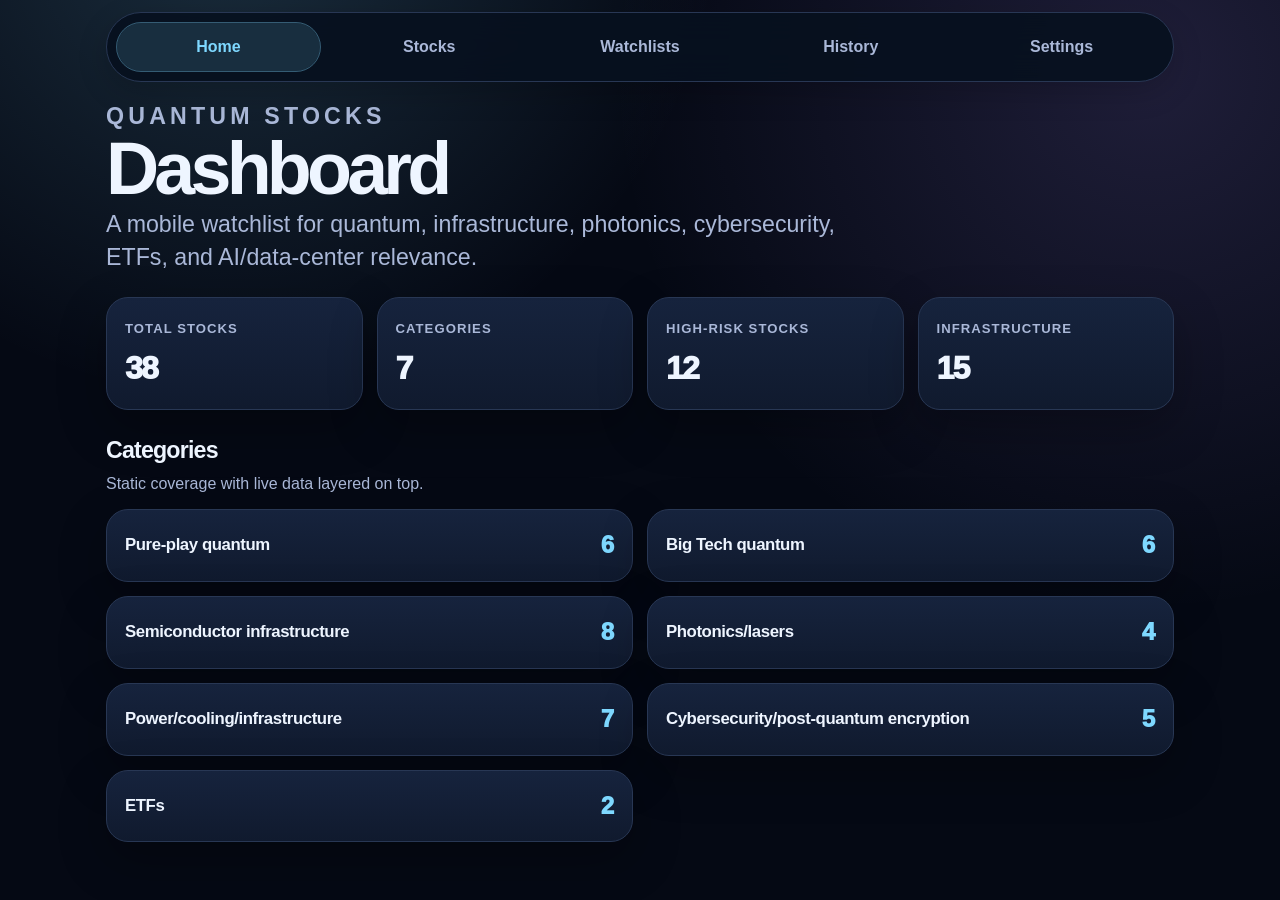
==== index.html @ ad4c63e0 "Merge pull request #2 from benhayek12-design/codex/refactor-app-files Refactor dashboard into app fi" ====
<!DOCTYPE html>
<html lang="en">
<head>
  <meta charset="UTF-8" />
  <meta name="viewport" content="width=device-width, initial-scale=1, viewport-fit=cover" />
  <meta name="theme-color" content="#07111f" />
  <meta name="apple-mobile-web-app-capable" content="yes" />
  <meta name="apple-mobile-web-app-status-bar-style" content="black-translucent" />
  <meta name="apple-mobile-web-app-title" content="Quantum Stocks" />
  <title>Quantum Stock Dashboard</title>

  <link rel="stylesheet" href="assets/css/styles.css" />
</head>

<body>
  <div class="app">
    <nav class="top-tabs" aria-label="Dashboard tabs">
      <button class="tab-button active" type="button" data-tab="home">Home</button>
      <button class="tab-button" type="button" data-tab="stocks">Stocks</button>
      <button class="tab-button" type="button" data-tab="watchlists">Watchlists</button>
      <button class="tab-button" type="button" data-tab="history">History</button>
      <button class="tab-button" type="button" data-tab="settings">Settings</button>
    </nav>

    <header class="hero">
      <div>
        <p class="eyebrow">Quantum Stocks</p>
        <h1>Dashboard</h1>
        <p>A mobile watchlist for quantum, infrastructure, photonics, cybersecurity, ETFs, and AI/data-center relevance.</p>
      </div>
    </header>

    <main>
      <div class="error-box" id="startupError"></div>

      <section class="tab-panel active" data-panel="home">
        <div class="grid summary-grid" id="summaryCards"></div>
        <div class="section-title section-title-spaced">
          <div><h2>Categories</h2><p>Static coverage with live data layered on top.</p></div>
        </div>
        <div class="grid category-grid" id="categoryCards"></div>
      </section>

      <section class="tab-panel" data-panel="stocks">
        <div class="section-title">
          <div><h2>Stocks</h2><p>Search, filter, and edit your notes.</p></div>
        </div>
        <div class="controls">
          <div class="field"><label for="searchInput">Search</label><input id="searchInput" type="search" placeholder="Ticker, company, thesis..." autocomplete="off" /></div>
          <div class="field"><label for="categoryFilter">Category</label><select id="categoryFilter"></select></div>
          <div class="field"><label for="riskFilter">Risk</label><select id="riskFilter"></select></div>
          <button class="button secondary" id="resetFilters" type="button">Reset</button>
        </div>

        <details class="label-guide">
          <summary>Label guide · risk, valuation, metrics</summary>
          <div class="guide-grid">
            <div><h4>Risk</h4><p>Low = diversified and established. Moderate = real business with cycle or valuation risk. High / Very High = more execution, cash-burn, volatility, or early-stage risk.</p></div>
            <div><h4>Valuation</h4><p>Reasonable = easier to justify from current business quality. Overvalued = priced for a lot of optimism. Speculative = future-potential driven.</p></div>
            <div><h4>AI / Data Center Relevance</h4><p>Shows whether the company may benefit from AI, cloud, chips, power, cooling, or data-center demand while quantum matures.</p></div>
            <div><h4>Pro Metrics</h4><p>6M average, 6M return, price vs averages, volatility, drawdown, and relative strength vs QQQ. Market cap, volume, P/S, and revenue growth come from fundamentals.</p></div>
          </div>
        </details>

        <div class="stock-list" id="stockList"></div>
        <div class="empty" id="emptyState">No stocks match your filters. Tap Reset above.</div>
      </section>

      <section class="tab-panel" data-panel="watchlists">
        <div class="section-title">
          <div><h2>Watchlists</h2><p>Curated groups. Tap a ticker to jump to its stock card.</p></div>
        </div>
        <div class="watch-actions watch-actions-two">
          <button class="button" id="addWatchlist" type="button">Add Watchlist</button>
          <button class="button secondary" id="resetWatchlists" type="button">Reset Lists</button>
        </div>
        <div class="watchlist-grid" id="watchlistGrid"></div>
      </section>


      <section class="tab-panel" data-panel="history">
        <div class="section-title">
          <div><h2>History</h2><p>Snapshot insights, stock drilldowns, and recent refresh activity.</p></div>
        </div>

        <div class="history-grid">
          <div class="card">
            <h3>Latest Snapshot</h3>
            <p class="meta">Saved data from Cloudflare KV. Use Refresh Now in Settings to update.</p>
            <div class="status-grid">
              <div class="status-line"><span>Date</span><span id="historySnapshotDate">No snapshot</span></div>
              <div class="status-line"><span>Symbols saved</span><span id="historySymbolCount">—</span></div>
              <div class="status-line"><span>Last saved</span><span id="historySavedAt">Never</span></div>
            </div>
            <div class="history-actions">
              <button class="button" id="loadHistory" type="button">Load History</button>
              <button class="button secondary" id="loadRefreshLog" type="button">Refresh Log</button>
            </div>
          </div>

          <div class="card">
            <h3>Snapshot Insights</h3>
            <p class="meta">Top and weakest readings from the latest saved snapshot.</p>
            <div class="insight-grid" id="historyInsights"></div>
          </div>

          <div class="card history-wide">
            <h3>Snapshot Coverage</h3>
            <p class="meta">Shows all dashboard stocks. Blue = saved in the latest snapshot. Red = missing from the latest snapshot.</p>
            <div class="status-grid">
              <div class="status-line"><span>Saved today</span><span id="historyCoverageCount">—</span></div>
              <div class="status-line"><span>Missing</span><span id="historyMissingCount">—</span></div>
            </div>
            <div class="history-coverage-list" id="historySymbolCoverage"></div>
            <p class="coverage-note" id="historyCoverageNote">Load history to see snapshot coverage.</p>
          </div>

          <div class="card history-wide">
            <div class="section-title section-title-flush">
              <div><h3>Stock Drilldown</h3><p>Select one stock to inspect its saved history.</p></div>
            </div>
            <div class="field field-spaced"><label for="historyTickerSelect">Stock</label><select id="historyTickerSelect"></select></div>
            <div class="insight-grid" id="selectedHistorySummary"></div>
            <div class="history-scroll history-scroll-spaced">
              <table class="history-table">
                <thead><tr><th>Date</th><th>Price</th><th>6M</th><th>Rel QQQ</th><th>P/S</th><th>Revenue</th></tr></thead>
                <tbody id="selectedHistoryRows"><tr><td colspan="6">Load history to view stock snapshots.</td></tr></tbody>
              </table>
            </div>
          </div>

          <details class="history-details history-wide">
            <summary>Recent Refresh Activity</summary>
            <div class="details-body">
              <p class="meta">Technical log from the Worker. Useful for confirming whether data came from cache or APIs.</p>
              <div class="refresh-log-list" id="refreshLogList"><div class="meta">Tap Refresh Log to load activity.</div></div>
            </div>
          </details>
        </div>
      </section>

      <section class="tab-panel" data-panel="settings">
        <div class="section-title">
          <div><h2>Settings</h2><p>Display, saved data, and live updates.</p></div>
        </div>
        <div class="settings-grid">
          <div class="card">
            <h3>Display</h3>
            <div class="setting-row"><div><strong>Dark mode</strong><p class="meta">Default view.</p></div><input class="switch" id="darkToggle" type="checkbox" checked /></div>
            <div class="setting-row"><div><strong>Compact cards</strong><p class="meta">Tighter layout.</p></div><input class="switch" id="compactToggle" type="checkbox" /></div>
          </div>
          <div class="card">
            <h3>Data</h3>
            <p class="meta">Exports open cleanly in Excel, Sheets, or Numbers.</p>
            <div class="settings-actions">
              <button class="button" id="exportStocksCsv" type="button">Export Stocks CSV</button>
              <button class="button" id="exportWatchlistsCsv" type="button">Export Watchlists CSV</button>
              <button class="button secondary" id="importCsvButton" type="button">Import Stock CSV</button>
              <button class="button danger" id="resetData" type="button">Reset local changes</button>
              <input class="file-input" id="importCsv" type="file" accept=".csv,text/csv" />
            </div>
            <p class="meta">Manual edits, pro metrics, fundamentals, and watchlists save on this device unless you use Private Sync.</p>
          </div>
          <div class="card">
            <h3>Private Sync</h3>
            <p class="meta">Manual cloud sync for watchlists and stock notes. Requires the Worker secret USER_SYNC_TOKEN.</p>
            <div class="field"><label for="syncTokenInput">Sync token</label><input id="syncTokenInput" type="password" autocomplete="off" placeholder="Private token" /></div>
            <div class="settings-actions">
              <button class="button secondary" id="saveSyncToken" type="button">Save Sync Token</button>
              <button class="button" id="loadCloudData" type="button">Load from Cloud</button>
              <button class="button secondary" id="saveCloudData" type="button">Save to Cloud</button>
            </div>
            <div class="status-grid">
              <div class="status-line"><span>Sync status</span><span id="syncStatus">Not configured</span></div>
              <div class="status-line"><span>Last cloud sync</span><span id="lastCloudSync">Never</span></div>
            </div>
          </div>
          <div class="card">
            <h3>Live Data</h3>
            <div class="field"><label for="workerUrlInput">Cloudflare Worker URL</label><input id="workerUrlInput" type="url" placeholder="https://...workers.dev" /></div>
            <div class="setting-row"><div><strong>Auto-refresh</strong><p class="meta">Every 15 minutes when open.</p></div><input class="switch" id="autoRefreshToggle" type="checkbox" /></div>
            <div class="settings-actions">
              <button class="button" id="refreshNow" type="button">Refresh Now</button>
              <button class="button secondary" id="forcePriceRefresh" type="button">Force Price Refresh</button>
              <button class="button secondary" id="saveWorkerUrl" type="button">Save Worker URL</button>
              <button class="button secondary" id="clearLiveCache" type="button">Clear Live Cache</button>
            </div>
            <div class="status-grid">
              <div class="status-line"><span>Status</span><span id="liveStatus">Not connected</span></div>
              <div class="status-line"><span>Last dashboard refresh</span><span id="lastDashboardRefresh">Never</span></div>
              <div class="status-line"><span>Last quote refresh</span><span id="lastQuoteRefresh">Never</span></div>
              <div class="status-line"><span>Quote cache age</span><span id="quoteCacheAge">—</span></div>
              <div class="status-line"><span>Next quote refresh</span><span id="nextQuoteRefresh">—</span></div>
              <div class="status-line"><span>Last performance refresh</span><span id="lastPerformanceRefresh">Never</span></div>
              <div class="status-line"><span>Last fundamentals refresh</span><span id="lastFundamentalsRefresh">Never</span></div>
              <div class="status-line"><span>Quotes coverage</span><span id="quotesCoverage">Not loaded</span></div>
              <div class="status-line status-line-wide"><span>Missing quotes</span><span id="quotesMissing">Not loaded</span></div>
              <div class="status-line"><span>Performance coverage</span><span id="performanceCoverage">Not loaded</span></div>
              <div class="status-line status-line-wide"><span>Missing performance</span><span id="performanceMissing">Not loaded</span></div>
              <div class="status-line"><span>Fundamentals coverage</span><span id="fundamentalsCoverage">Not loaded</span></div>
              <div class="status-line status-line-wide"><span>Missing fundamentals</span><span id="fundamentalsMissing">Not loaded</span></div>
              <div class="status-line"><span>Cache used</span><span id="cacheStatus">—</span></div>
              <div class="status-line"><span>Saved snapshot</span><span id="snapshotStatus">—</span></div>
            </div>
            <p class="meta">Missing coverage can come from API limits, provider gaps, or symbols that have not been cached yet.</p>
          </div>
        </div>
      </section>
    </main>
  </div>

  <div class="modal" id="editModal" aria-hidden="true" role="dialog" aria-modal="true">
    <div class="modal-card">
      <div class="modal-header"><div><p class="eyebrow">Edit stock</p><h2 id="editTitle">Edit</h2><p class="meta" id="editSubtitle"></p></div><button class="close-button" type="button" id="closeModal">×</button></div>
      <form id="editForm">
        <div class="form-section"><h3>Core Data</h3><div class="form-grid" id="coreEditFields"></div></div>
        <div class="form-section"><h3>Pro Metrics</h3><p class="meta">Use percentages like +12%, prices like $100.50, or notes.</p><div class="form-grid" id="proEditFields"></div></div>
        <div class="form-section"><h3>Watchlists</h3><p class="meta">Choose where this stock appears.</p><div class="checkbox-grid" id="watchlistCheckboxes"></div></div>
        <div class="form-actions"><button class="button secondary" id="cancelEdit" type="button">Cancel</button><button class="button" type="submit">Save</button></div>
      </form>
    </div>
  </div>

  <div class="modal" id="watchlistModal" aria-hidden="true" role="dialog" aria-modal="true">
    <div class="modal-card">
      <div class="modal-header"><div><p class="eyebrow">Edit watchlist</p><h2 id="watchlistTitle">Watchlist</h2><p class="meta">Rename the list, update tickers, or add a short note.</p></div><button class="close-button" type="button" id="closeWatchlistModal">×</button></div>
      <form id="watchlistForm">
        <div class="form-section"><h3>Watchlist Details</h3><div class="form-grid">
          <div class="field"><label for="watchlistNameInput">List Name</label><input id="watchlistNameInput" name="watchlistName" type="text" /></div>
          <div class="field"><label for="watchlistTickersInput">Tickers</label><textarea id="watchlistTickersInput" name="watchlistTickers" placeholder="IONQ, NVDA, IBM"></textarea></div>
          <div class="field"><label for="watchlistNoteInput">Short Note</label><textarea id="watchlistNoteInput" name="watchlistNote" placeholder="Why this list matters..."></textarea></div>
        </div></div>
        <div class="form-actions"><button class="button danger" id="deleteWatchlist" type="button">Delete</button><button class="button secondary" id="cancelWatchlistEdit" type="button">Cancel</button><button class="button" type="submit">Save</button></div>
      </form>
    </div>
  </div>

  <script src="assets/js/data/stocks.js" defer></script>
  <script src="assets/js/app.js" defer></script>
</body>
</html>
---- assets/css/styles.css ----
/* =========================================================
   Quantum Stock Dashboard
   1. Theme variables
   2. Base reset
   3. Layout
   4. Components
   5. Forms / settings
   6. Modals
   7. Responsive rules
   ========================================================= */

:root {
  color-scheme: dark;
  --bg: #050914;
  --panel: #101a2e;
  --panel-2: #142039;
  --panel-top: #16233d;
  --glass: rgba(7, 17, 31, 0.92);
  --border: #283754;
  --text: #eef5ff;
  --muted: #aab8d8;
  --muted-2: #7f8dac;
  --accent: #7ed8ff;
  --accent-2: #a78bfa;
  --good: #63e6be;
  --warn: #ffd166;
  --bad: #ff8a8a;
  --shadow: 0 18px 48px rgba(0, 0, 0, 0.28);
  --radius: 22px;
  --tap: 48px;
  --font: -apple-system, BlinkMacSystemFont, "SF Pro Display", "Segoe UI", sans-serif;
}

body.light {
  color-scheme: light;
  --bg: #f5f7fb;
  --panel: #ffffff;
  --panel-2: #f6f8fc;
  --panel-top: #ffffff;
  --glass: rgba(255, 255, 255, 0.94);
  --border: #dce4ef;
  --text: #111827;
  --muted: #5f6b7f;
  --muted-2: #7b8798;
  --accent: #0369a1;
  --accent-2: #6d28d9;
  --shadow: 0 18px 44px rgba(15, 23, 42, 0.12);
}

* { box-sizing: border-box; }
html { scroll-behavior: smooth; }
body {
  margin: 0;
  min-height: 100vh;
  background:
    radial-gradient(circle at 18% -10%, rgba(126, 216, 255, 0.18), transparent 34%),
    radial-gradient(circle at 90% 8%, rgba(167, 139, 250, 0.16), transparent 38%),
    var(--bg);
  color: var(--text);
  font-family: var(--font);
  -webkit-font-smoothing: antialiased;
  line-height: 1.45;
}

button, input, select, textarea { font: inherit; }
button, a, input, select, textarea { -webkit-tap-highlight-color: transparent; }
a { color: inherit; }
h1, h2, h3, p { margin-top: 0; }

.app {
  width: min(1120px, 100%);
  margin: 0 auto;
  padding: calc(env(safe-area-inset-top) + 12px) 16px calc(env(safe-area-inset-bottom) + 28px);
}

.top-tabs {
  position: static;
  display: grid;
  grid-template-columns: repeat(5, 1fr);
  gap: 8px;
  padding: 10px;
  margin: 0 0 18px;
  border: 1px solid var(--border);
  border-radius: 999px;
  background: var(--glass);
  backdrop-filter: blur(16px);
  box-shadow: 0 10px 30px rgba(0,0,0,0.18);
}

.tab-button {
  min-height: var(--tap);
  border: 0;
  border-radius: 999px;
  background: transparent;
  color: var(--muted);
  font-weight: 850;
  cursor: pointer;
}

.tab-button.active {
  background: rgba(126, 216, 255, 0.14);
  color: var(--accent);
  outline: 1px solid rgba(126, 216, 255, 0.38);
}

.hero { display: grid; gap: 14px; margin-bottom: 22px; }
.eyebrow {
  color: var(--accent);
  font-size: 0.78rem;
  font-weight: 900;
  text-transform: uppercase;
  letter-spacing: 0.18em;
  margin: 0;
}
h1 {
  margin-bottom: 4px;
  font-size: clamp(2.25rem, 12vw, 4.6rem);
  line-height: 0.95;
  letter-spacing: -0.065em;
}
.hero p { max-width: 760px; margin-bottom: 0; color: var(--muted); font-size: clamp(1.05rem, 5vw, 1.45rem); }

.tab-panel { display: none; }
.tab-panel.active { display: block; }
.section-title { display: flex; justify-content: space-between; align-items: end; gap: 12px; margin: 10px 0 14px; }
.section-title h2 { margin: 0; font-size: 1.45rem; letter-spacing: -0.035em; }
.section-title p { margin: 4px 0 0; color: var(--muted); }
.section-title-spaced { margin-top: 24px; }
.section-title-flush { margin-top: 0; }

.grid { display: grid; gap: 14px; }
.summary-grid { grid-template-columns: repeat(2, 1fr); }
.category-grid { grid-template-columns: 1fr; }
.stock-list, .watchlist-grid, .settings-grid { display: grid; gap: 14px; }

.card, .stock-card, .watch-card {
  border: 1px solid var(--border);
  border-radius: var(--radius);
  background: linear-gradient(180deg, var(--panel-top), var(--panel));
  box-shadow: var(--shadow);
  padding: 18px;
}

.metric-card .label { color: var(--muted); font-size: 0.82rem; font-weight: 850; text-transform: uppercase; letter-spacing: 0.08em; }
.metric-card .number { display: block; margin-top: 6px; font-size: 2rem; font-weight: 950; letter-spacing: -0.06em; }
.category-card { display: grid; gap: 8px; }
.category-row { display: flex; align-items: center; justify-content: space-between; gap: 12px; }
.category-name { font-size: 1.05rem; font-weight: 900; letter-spacing: -0.025em; }
.category-count { color: var(--accent); font-size: 1.5rem; font-weight: 950; }

.controls {
  position: static;
  display: grid;
  gap: 10px;
  padding: 12px;
  margin-bottom: 14px;
  border: 1px solid var(--border);
  border-radius: var(--radius);
  background: var(--glass);
  backdrop-filter: blur(16px);
}

.field { display: grid; gap: 7px; }
.field-spaced { margin-bottom: 12px; }
label { color: var(--muted); font-size: 0.83rem; font-weight: 850; }
input, select, textarea {
  width: 100%;
  min-height: var(--tap);
  border: 1px solid var(--border);
  border-radius: 16px;
  background: var(--panel);
  color: var(--text);
  padding: 11px 13px;
  outline: none;
}
textarea { min-height: 96px; resize: vertical; }
input:focus, select:focus, textarea:focus { border-color: rgba(126, 216, 255, 0.75); box-shadow: 0 0 0 3px rgba(126, 216, 255, 0.12); }

.label-guide {
  margin: 0 0 14px;
  border: 1px solid var(--border);
  border-radius: var(--radius);
  background: rgba(170,184,216,0.06);
  overflow: hidden;
}
.label-guide summary { min-height: 46px; display: flex; align-items: center; padding: 0 14px; color: var(--accent); font-weight: 900; cursor: pointer; }
.guide-grid { display: grid; gap: 10px; padding: 0 14px 14px; }
.guide-grid h4 { margin: 0 0 4px; color: var(--text); }
.guide-grid p { margin: 0; color: var(--muted); font-size: 0.92rem; }

.stock-card { background: linear-gradient(180deg, var(--panel-2), var(--panel)); }
.stock-header { display: flex; align-items: flex-start; justify-content: space-between; gap: 14px; margin-bottom: 14px; }
.ticker { color: var(--accent); font-size: 1.9rem; line-height: 1; font-weight: 950; letter-spacing: -0.055em; }
.company { margin: 7px 0 0; font-size: 1.08rem; font-weight: 850; letter-spacing: -0.03em; }
.meta { margin: 4px 0 0; color: var(--muted); font-size: 0.92rem; }
.tags { display: flex; flex-wrap: wrap; gap: 7px; justify-content: flex-end; }
.tag {
  display: inline-flex; align-items: center; min-height: 30px; padding: 0 10px; border-radius: 999px;
  border: 1px solid rgba(170,184,216,0.25); background: rgba(170,184,216,0.10); color: var(--muted);
  font-size: 0.78rem; font-weight: 900; white-space: nowrap;
}
.risk-low { color: var(--good); border-color: rgba(99,230,190,0.35); background: rgba(99,230,190,0.10); }
.risk-moderate { color: #93c5fd; border-color: rgba(147,197,253,0.35); background: rgba(147,197,253,0.10); }
.risk-high { color: var(--warn); border-color: rgba(255,209,102,0.38); background: rgba(255,209,102,0.12); }
.risk-very-high { color: var(--bad); border-color: rgba(255,138,138,0.42); background: rgba(255,138,138,0.12); }
.val-undervalued { color: var(--good); border-color: rgba(99,230,190,0.35); background: rgba(99,230,190,0.10); }
.val-reasonable { color: #93c5fd; border-color: rgba(147,197,253,0.35); background: rgba(147,197,253,0.10); }
.val-overvalued { color: var(--warn); border-color: rgba(255,209,102,0.38); background: rgba(255,209,102,0.12); }
.val-speculative { color: var(--bad); border-color: rgba(255,138,138,0.42); background: rgba(255,138,138,0.12); }

.quote-timestamp { margin-top: 10px; color: var(--muted-2); font-size: 0.78rem; font-weight: 800; }
.quote-timestamp strong { color: var(--accent); }
.text-block { display: grid; gap: 5px; margin: 13px 0; }
.small-label { color: var(--accent); font-size: 0.77rem; font-weight: 900; text-transform: uppercase; letter-spacing: 0.08em; }
.text-block p { margin: 0; color: var(--muted); }
.manual-grid { display: grid; grid-template-columns: repeat(2, 1fr); gap: 8px; margin: 14px 0; }
.manual-item { min-height: 64px; padding: 10px; border: 1px solid rgba(170,184,216,0.16); border-radius: 14px; background: rgba(170,184,216,0.055); }
.manual-item .mini-label { display: block; color: var(--muted-2); font-size: 0.72rem; font-weight: 850; text-transform: uppercase; letter-spacing: 0.06em; }
.manual-item .mini-value { display: block; margin-top: 4px; color: var(--text); font-weight: 850; word-break: break-word; }
.notes-item { grid-column: 1 / -1; }
details.pro-metrics { margin-top: 10px; border: 1px solid rgba(170,184,216,0.16); border-radius: 16px; background: rgba(170,184,216,0.05); overflow: hidden; }
details.pro-metrics summary { min-height: 46px; padding: 0 12px; display: flex; align-items: center; color: var(--accent); font-weight: 900; cursor: pointer; }
details.pro-metrics .manual-grid { margin: 0; padding: 0 10px 10px; }

.actions, .settings-actions, .watch-actions { display: grid; gap: 9px; margin-top: 14px; }
.actions { grid-template-columns: repeat(3, 1fr); }
.watch-actions-two { grid-template-columns: 1fr 1fr; margin-bottom: 14px; }
.button, .link-button {
  display: inline-flex; align-items: center; justify-content: center; min-height: var(--tap);
  border: 1px solid var(--border); border-radius: 16px; background: rgba(126,216,255,0.12); color: var(--accent);
  font-weight: 900; text-decoration: none; cursor: pointer; padding: 0 12px;
}
.button.secondary, .link-button.secondary { background: rgba(170,184,216,0.08); color: var(--text); }
.button.danger { background: rgba(255,138,138,0.12); color: var(--bad); border-color: rgba(255,138,138,0.34); }
.button.small { min-height: 38px; font-size: 0.88rem; }
.empty { display: none; padding: 22px; border: 1px dashed var(--border); border-radius: var(--radius); color: var(--muted); text-align: center; }

.watch-card h3 { margin-bottom: 8px; font-size: 1.14rem; letter-spacing: -0.025em; }
.watch-card-header { display: flex; align-items: start; justify-content: space-between; gap: 10px; }
.watch-note { color: var(--muted); margin: 8px 0 12px; }
.chips { display: flex; flex-wrap: wrap; gap: 8px; }
.chip { border: 1px solid rgba(126,216,255,0.28); border-radius: 999px; background: rgba(126,216,255,0.09); color: var(--accent); min-height: 38px; padding: 0 12px; font-weight: 900; cursor: pointer; }

.setting-row { display: flex; align-items: center; justify-content: space-between; gap: 12px; min-height: 52px; border-top: 1px solid rgba(170,184,216,0.14); padding-top: 12px; margin-top: 12px; }
.setting-row:first-of-type { border-top: 0; padding-top: 0; margin-top: 0; }
.switch { width: 54px; height: 32px; appearance: none; border-radius: 999px; border: 1px solid var(--border); background: rgba(170,184,216,0.20); padding: 0; position: relative; cursor: pointer; }
.switch::after { content: ""; position: absolute; top: 4px; left: 4px; width: 22px; height: 22px; border-radius: 50%; background: #fff; transition: transform 0.2s ease; }
.switch:checked { background: linear-gradient(90deg, var(--accent), var(--accent-2)); }
.switch:checked::after { transform: translateX(22px); }
.status-grid { display: grid; gap: 8px; margin-top: 12px; }
.status-line { display: flex; align-items: center; justify-content: space-between; gap: 12px; padding: 10px; border-radius: 14px; background: rgba(170,184,216,0.055); border: 1px solid rgba(170,184,216,0.13); }
.status-line span:first-child { color: var(--muted); font-size: 0.82rem; font-weight: 850; }
.status-line span:last-child { color: var(--text); font-weight: 850; text-align: right; }
.status-line.status-line-wide { align-items: flex-start; }
.status-line.status-line-wide span:last-child { max-width: 70%; line-height: 1.35; overflow-wrap: anywhere; }
.file-input { display: none; }



.history-grid { display: grid; gap: 14px; }
.history-actions { display: grid; grid-template-columns: 1fr 1fr; gap: 10px; margin: 12px 0 0; }
.insight-grid { display: grid; grid-template-columns: repeat(2, 1fr); gap: 10px; }
.insight-card { min-height: 96px; padding: 14px; border: 1px solid rgba(170,184,216,0.16); border-radius: 16px; background: rgba(170,184,216,0.055); }
.insight-card .mini-label { display: block; color: var(--muted-2); font-size: 0.72rem; font-weight: 900; text-transform: uppercase; letter-spacing: 0.06em; }
.insight-card .big-value { display: block; margin-top: 6px; color: var(--text); font-size: 1.25rem; font-weight: 950; letter-spacing: -0.04em; }
.insight-card .sub-value { display: block; margin-top: 3px; color: var(--muted); font-size: 0.86rem; font-weight: 750; }
.history-table { width: 100%; border-collapse: collapse; overflow: hidden; font-size: 0.9rem; }
.history-table th, .history-table td { padding: 10px 8px; border-bottom: 1px solid rgba(170,184,216,0.12); text-align: left; vertical-align: top; }
.history-table th { color: var(--muted-2); font-size: 0.72rem; font-weight: 900; text-transform: uppercase; letter-spacing: 0.06em; }
.history-table td { color: var(--text); font-weight: 800; }
.history-scroll { overflow-x: auto; -webkit-overflow-scrolling: touch; border: 1px solid rgba(170,184,216,0.14); border-radius: 16px; background: rgba(170,184,216,0.04); }
.history-scroll-spaced { margin-top: 12px; }

.history-coverage-list {
  display: flex;
  flex-wrap: wrap;
  gap: 8px;
  margin-top: 12px;
}
.history-symbol-button {
  min-height: 34px;
  border: 1px solid rgba(126,216,255,0.26);
  border-radius: 999px;
  background: rgba(126,216,255,0.08);
  color: var(--accent);
  padding: 0 10px;
  font-weight: 900;
  cursor: pointer;
}
.history-symbol-button.missing {
  border-color: rgba(255,138,138,0.30);
  background: rgba(255,138,138,0.08);
  color: var(--bad);
}
.history-symbol-button.active {
  outline: 2px solid rgba(126,216,255,0.55);
  background: rgba(126,216,255,0.18);
}
.coverage-note {
  margin-top: 10px;
  color: var(--muted);
  font-size: 0.92rem;
}

.refresh-log-list { display: grid; gap: 9px; margin-top: 10px; }
.refresh-log-item { padding: 12px; border-radius: 14px; border: 1px solid rgba(170,184,216,0.14); background: rgba(170,184,216,0.05); }
.refresh-log-item strong { display: block; color: var(--text); }
.refresh-log-item span { display: block; margin-top: 3px; color: var(--muted); font-size: 0.88rem; }
.history-details { border: 1px solid var(--border); border-radius: var(--radius); background: rgba(170,184,216,0.05); overflow: hidden; }
.history-details summary { min-height: 48px; display: flex; align-items: center; padding: 0 14px; color: var(--accent); font-weight: 900; cursor: pointer; }
.history-details .details-body { padding: 0 14px 14px; }

.modal { position: fixed; inset: 0; z-index: 50; display: none; align-items: flex-end; justify-content: center; padding: 14px; background: rgba(0,0,0,0.56); }
.modal.active { display: flex; }
.modal-card { width: min(660px, 100%); max-height: min(88vh, 760px); overflow: auto; border: 1px solid var(--border); border-radius: 28px; background: var(--panel); box-shadow: var(--shadow); padding: 18px; }
.modal-header { display: flex; align-items: flex-start; justify-content: space-between; gap: 14px; margin-bottom: 12px; }
.modal-header h2 { margin: 0; letter-spacing: -0.04em; }
.close-button { width: 44px; height: 44px; border-radius: 50%; border: 1px solid var(--border); background: rgba(170,184,216,0.10); color: var(--text); font-size: 1.4rem; font-weight: 700; cursor: pointer; }
.form-grid { display: grid; gap: 12px; }
.form-section { display: grid; gap: 12px; margin-top: 14px; }
.form-section h3 { margin: 0; color: var(--accent); font-size: 0.95rem; text-transform: uppercase; letter-spacing: 0.08em; }
.checkbox-grid { display: grid; gap: 8px; }
.checkbox-row { display: flex; align-items: center; gap: 9px; min-height: 38px; color: var(--muted); }
.checkbox-row input { width: auto; min-height: auto; }
.form-actions { display: grid; grid-template-columns: 1fr 1fr; gap: 10px; margin-top: 16px; }

.error-box { display: none; margin-bottom: 14px; padding: 14px; border-radius: 16px; border: 1px solid rgba(255,138,138,0.42); color: var(--bad); background: rgba(255,138,138,0.10); }

body.compact .stock-card, body.compact .card, body.compact .watch-card { padding: 14px; border-radius: 18px; }
body.compact .manual-grid { gap: 6px; }
body.compact .manual-item { min-height: 54px; padding: 8px; }

@media (min-width: 720px) {
  .app { padding-inline: 26px; }
  .summary-grid { grid-template-columns: repeat(4, 1fr); }
  .category-grid, .stock-list, .watchlist-grid { grid-template-columns: repeat(2, 1fr); }
  .controls { grid-template-columns: 1.3fr 1fr 1fr auto; align-items: end; }
  .settings-grid { grid-template-columns: repeat(3, 1fr); }
  .history-grid { grid-template-columns: repeat(2, 1fr); }
  .history-wide { grid-column: 1 / -1; }
  .modal { align-items: center; }
  .guide-grid { grid-template-columns: repeat(2, 1fr); }
  .settings-actions { grid-template-columns: 1fr; }
}

@media (max-width: 430px) {
  .app { padding-inline: 14px; }
  .top-tabs { gap: 5px; padding: 7px; }
  .tab-button { min-height: 43px; font-size: 0.76rem; padding: 0 4px; }
  .card, .stock-card, .watch-card { padding: 16px; }
  .actions { grid-template-columns: 1fr; }
  .stock-header { display: grid; }
  .tags { justify-content: flex-start; }
  .status-line.status-line-wide { display: grid; gap: 6px; }
  .status-line.status-line-wide span:last-child { max-width: none; text-align: left; }
}
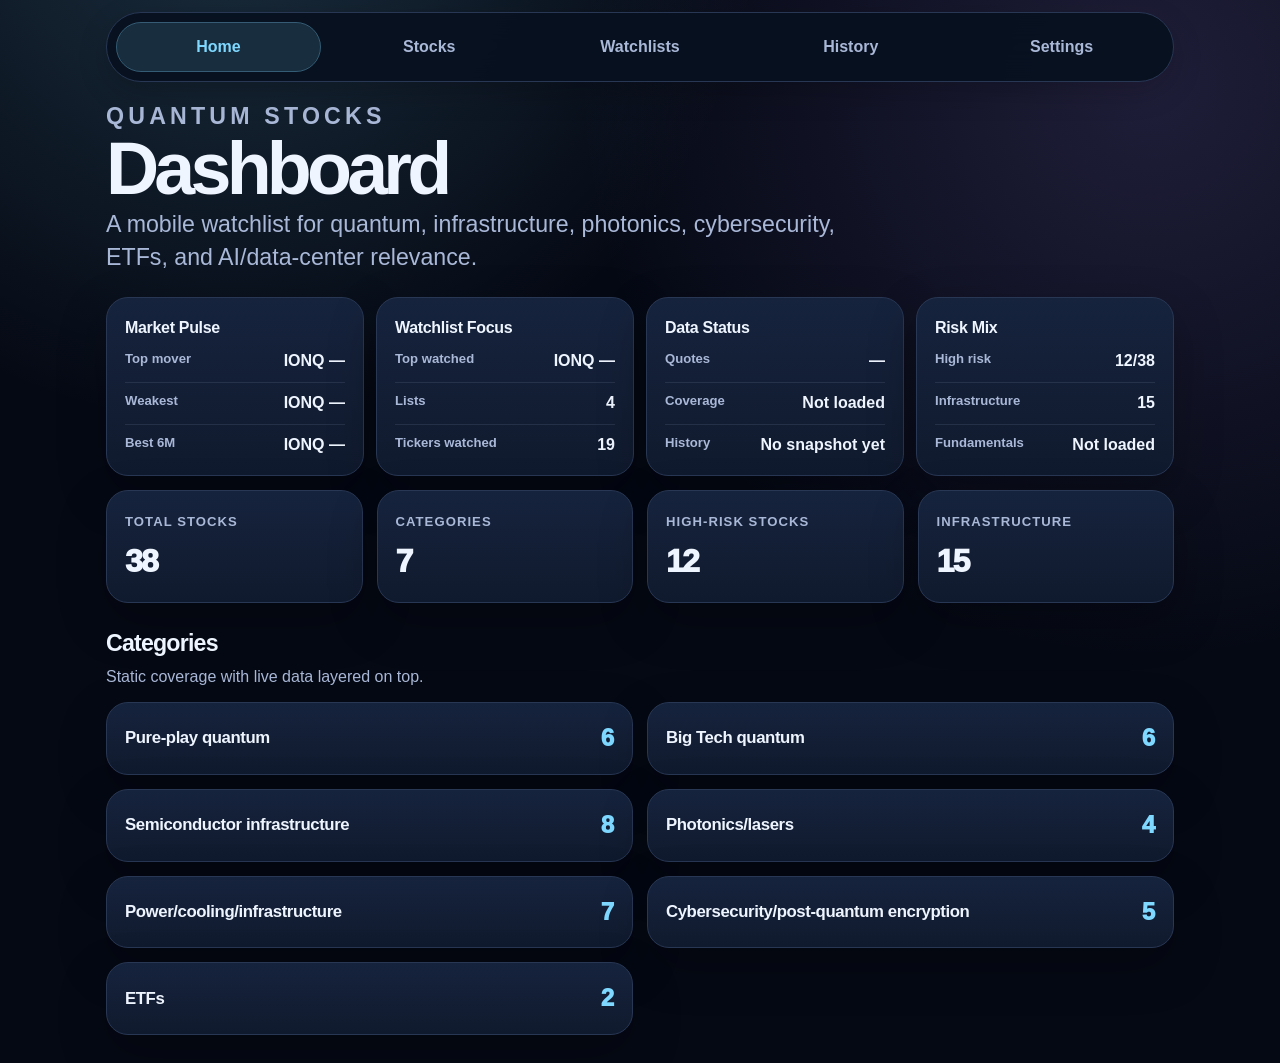
==== commit d9219fd2: "Add Home daily snapshot" ====
--- a/index.html
+++ b/index.html
@@ -34,6 +34,7 @@
       <div class="error-box" id="startupError"></div>
 
       <section class="tab-panel active" data-panel="home">
+        <div class="home-snapshot" id="homeSnapshot"></div>
         <div class="grid summary-grid" id="summaryCards"></div>
         <div class="section-title section-title-spaced">
           <div><h2>Categories</h2><p>Static coverage with live data layered on top.</p></div>
--- a/assets/css/styles.css
+++ b/assets/css/styles.css
@@ -130,6 +130,13 @@
 
 .grid { display: grid; gap: 14px; }
 .summary-grid { grid-template-columns: repeat(2, 1fr); }
+.home-snapshot { display: grid; gap: 12px; margin-bottom: 14px; }
+.snapshot-card { display: grid; gap: 10px; }
+.snapshot-card h3 { margin: 0; color: var(--text); font-size: 1rem; letter-spacing: -0.02em; }
+.snapshot-row { display: flex; justify-content: space-between; gap: 12px; padding-top: 8px; border-top: 1px solid rgba(170,184,216,0.12); }
+.snapshot-row:first-of-type { border-top: 0; padding-top: 0; }
+.snapshot-row span:first-child { color: var(--muted); font-size: 0.82rem; font-weight: 850; }
+.snapshot-row span:last-child { color: var(--text); font-weight: 900; text-align: right; overflow-wrap: anywhere; }
 .category-grid { grid-template-columns: 1fr; }
 .stock-list, .watchlist-grid, .settings-grid { display: grid; gap: 14px; }
 
@@ -333,6 +340,7 @@
 @media (min-width: 720px) {
   .app { padding-inline: 26px; }
   .summary-grid { grid-template-columns: repeat(4, 1fr); }
+  .home-snapshot { grid-template-columns: repeat(4, 1fr); }
   .category-grid, .stock-list, .watchlist-grid { grid-template-columns: repeat(2, 1fr); }
   .controls { grid-template-columns: 1.3fr 1fr 1fr auto; align-items: end; }
   .settings-grid { grid-template-columns: repeat(3, 1fr); }
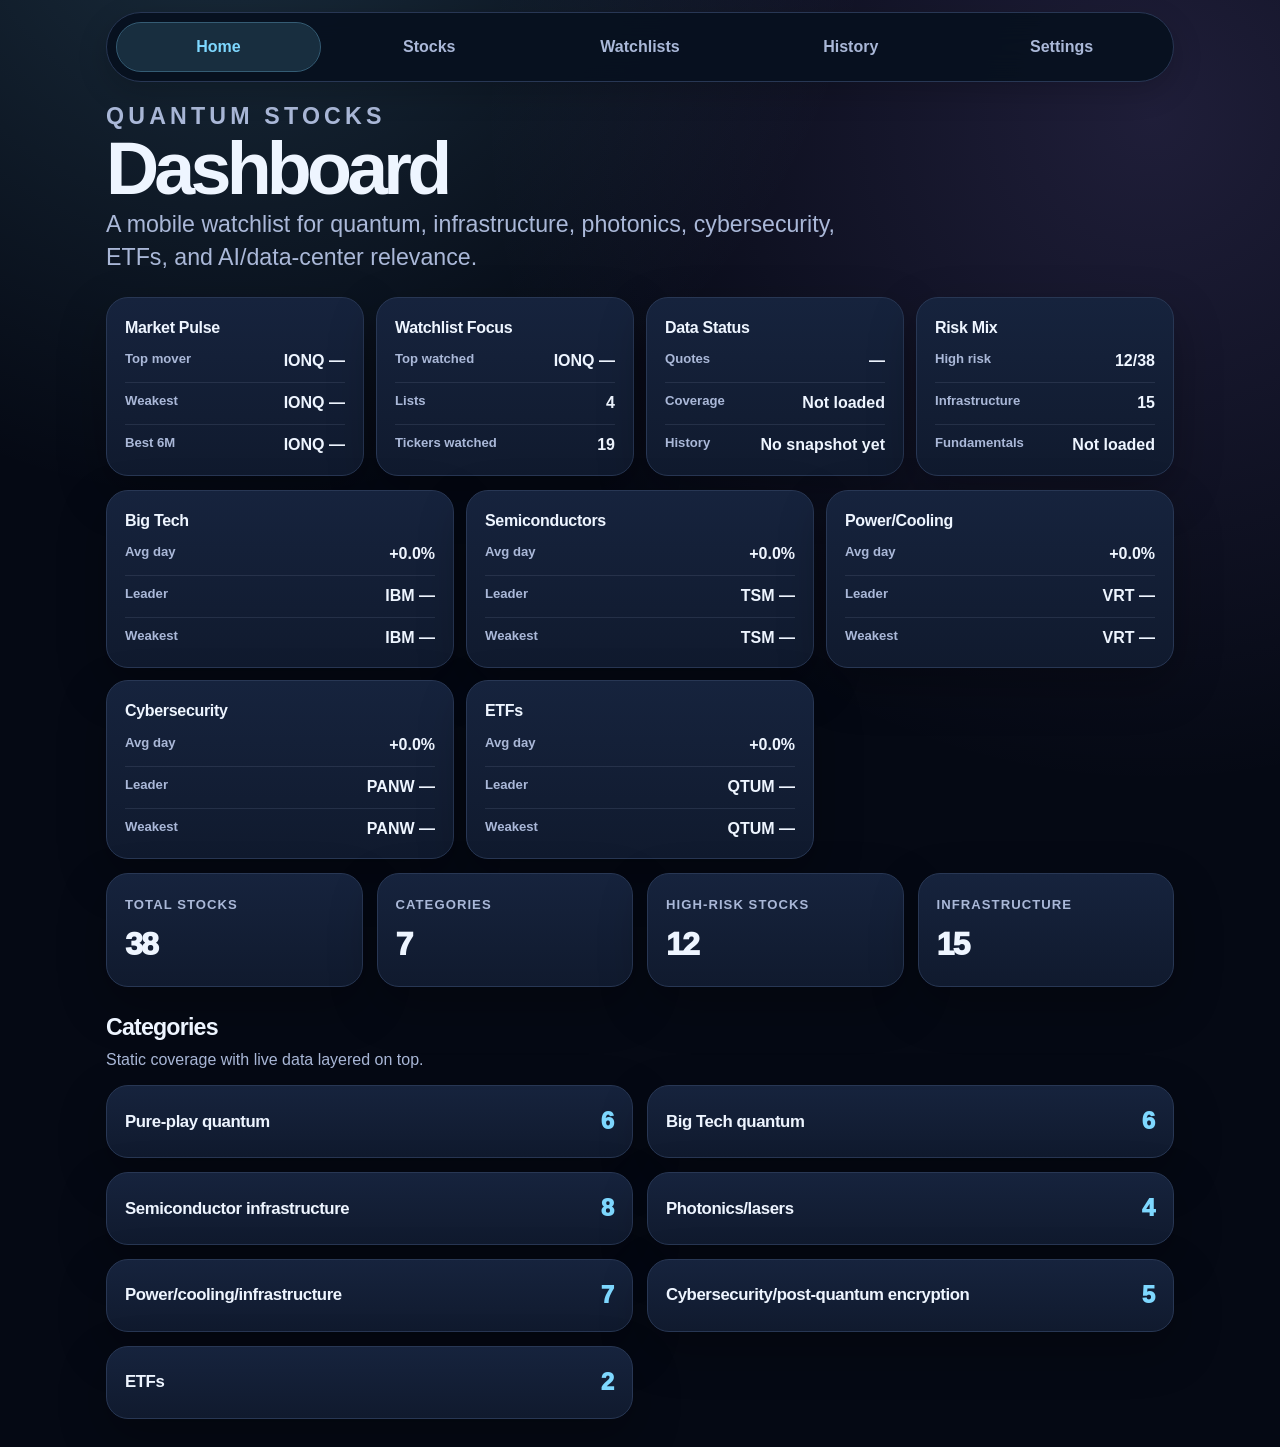
==== commit 72fed6df: "Add user guide and market snapshot" ====
--- a/index.html
+++ b/index.html
@@ -35,6 +35,7 @@
 
       <section class="tab-panel active" data-panel="home">
         <div class="home-snapshot" id="homeSnapshot"></div>
+        <div class="market-snapshot" id="marketSnapshot"></div>
         <div class="grid summary-grid" id="summaryCards"></div>
         <div class="section-title section-title-spaced">
           <div><h2>Categories</h2><p>Static coverage with live data layered on top.</p></div>
--- a/assets/css/styles.css
+++ b/assets/css/styles.css
@@ -130,7 +130,7 @@
 
 .grid { display: grid; gap: 14px; }
 .summary-grid { grid-template-columns: repeat(2, 1fr); }
-.home-snapshot { display: grid; gap: 12px; margin-bottom: 14px; }
+.home-snapshot, .market-snapshot { display: grid; gap: 12px; margin-bottom: 14px; }
 .snapshot-card { display: grid; gap: 10px; }
 .snapshot-card h3 { margin: 0; color: var(--text); font-size: 1rem; letter-spacing: -0.02em; }
 .snapshot-row { display: flex; justify-content: space-between; gap: 12px; padding-top: 8px; border-top: 1px solid rgba(170,184,216,0.12); }
@@ -341,6 +341,7 @@
   .app { padding-inline: 26px; }
   .summary-grid { grid-template-columns: repeat(4, 1fr); }
   .home-snapshot { grid-template-columns: repeat(4, 1fr); }
+  .market-snapshot { grid-template-columns: repeat(3, 1fr); }
   .category-grid, .stock-list, .watchlist-grid { grid-template-columns: repeat(2, 1fr); }
   .controls { grid-template-columns: 1.3fr 1fr 1fr auto; align-items: end; }
   .settings-grid { grid-template-columns: repeat(3, 1fr); }
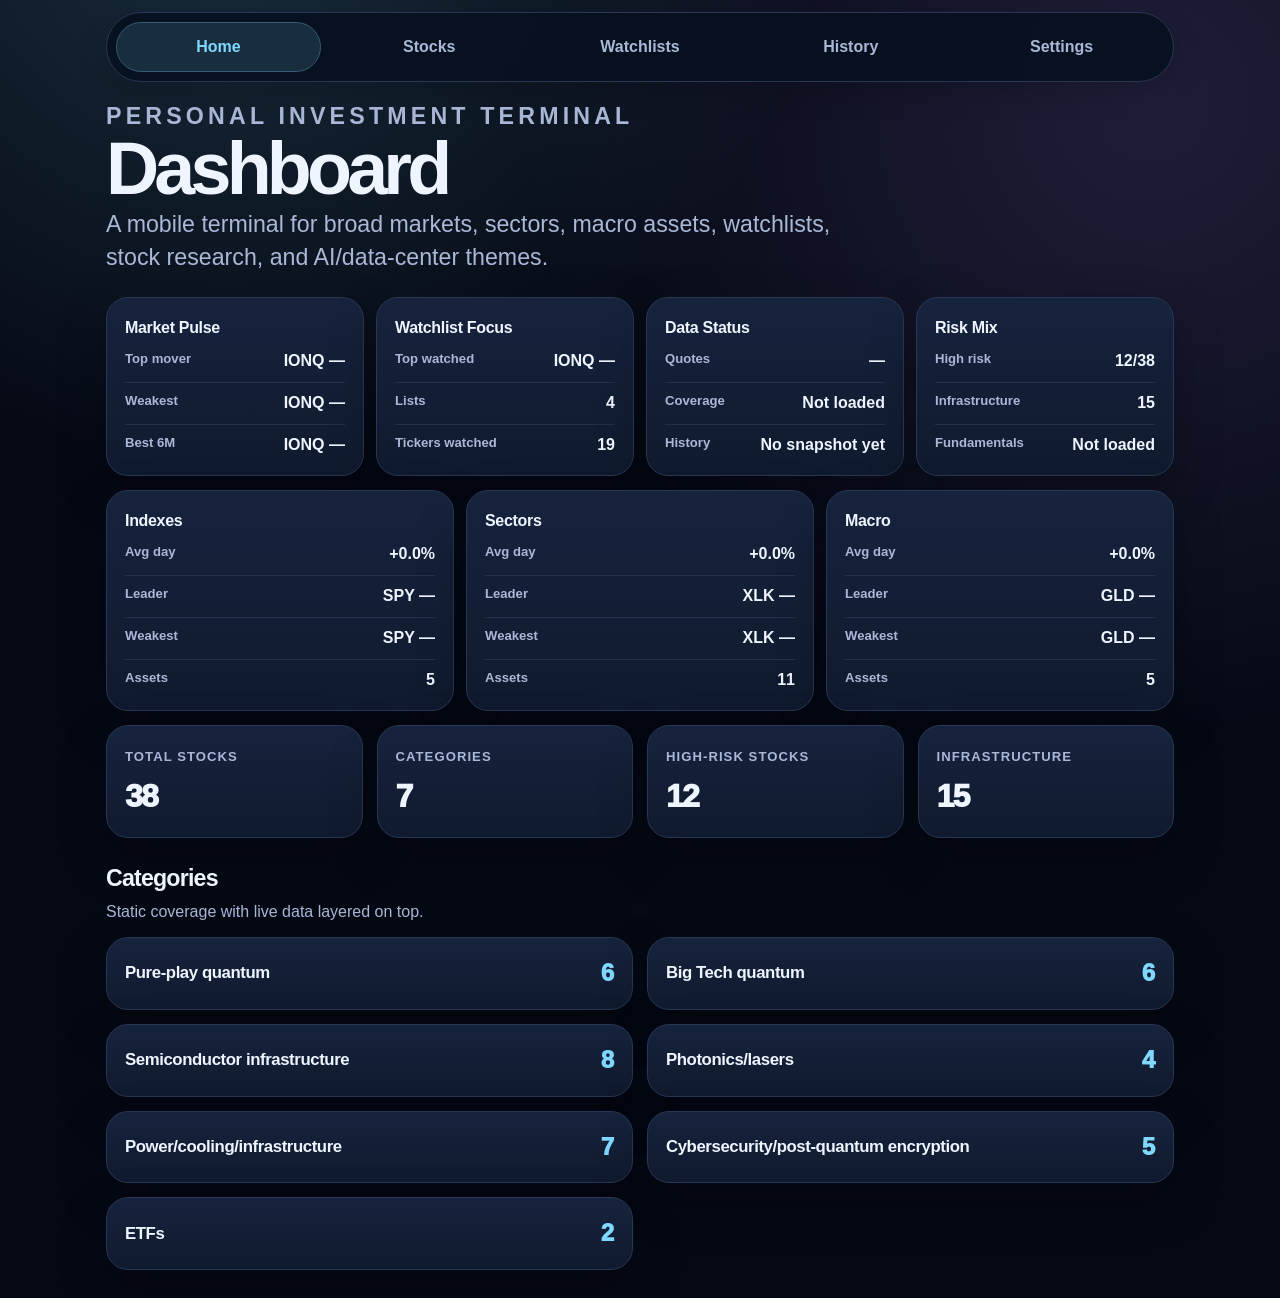
==== commit 5dde7fba: "Add broad market universe" ====
--- a/index.html
+++ b/index.html
@@ -6,8 +6,8 @@
   <meta name="theme-color" content="#07111f" />
   <meta name="apple-mobile-web-app-capable" content="yes" />
   <meta name="apple-mobile-web-app-status-bar-style" content="black-translucent" />
-  <meta name="apple-mobile-web-app-title" content="Quantum Stocks" />
-  <title>Quantum Stock Dashboard</title>
+  <meta name="apple-mobile-web-app-title" content="Investment Terminal" />
+  <title>Investment Terminal</title>
 
   <link rel="stylesheet" href="assets/css/styles.css" />
 </head>
@@ -24,9 +24,9 @@
 
     <header class="hero">
       <div>
-        <p class="eyebrow">Quantum Stocks</p>
+        <p class="eyebrow">Personal Investment Terminal</p>
         <h1>Dashboard</h1>
-        <p>A mobile watchlist for quantum, infrastructure, photonics, cybersecurity, ETFs, and AI/data-center relevance.</p>
+        <p>A mobile terminal for broad markets, sectors, macro assets, watchlists, stock research, and AI/data-center themes.</p>
       </div>
     </header>
 
@@ -184,6 +184,7 @@
             <div class="settings-actions">
               <button class="button" id="refreshNow" type="button">Refresh Now</button>
               <button class="button secondary" id="forcePriceRefresh" type="button">Force Price Refresh</button>
+              <button class="button secondary" id="refreshMarkets" type="button">Refresh Markets</button>
               <button class="button secondary" id="saveWorkerUrl" type="button">Save Worker URL</button>
               <button class="button secondary" id="clearLiveCache" type="button">Clear Live Cache</button>
             </div>
@@ -238,6 +239,7 @@
   </div>
 
   <script src="assets/js/data/stocks.js" defer></script>
+  <script src="assets/js/data/markets.js" defer></script>
   <script src="assets/js/app.js" defer></script>
 </body>
 </html>
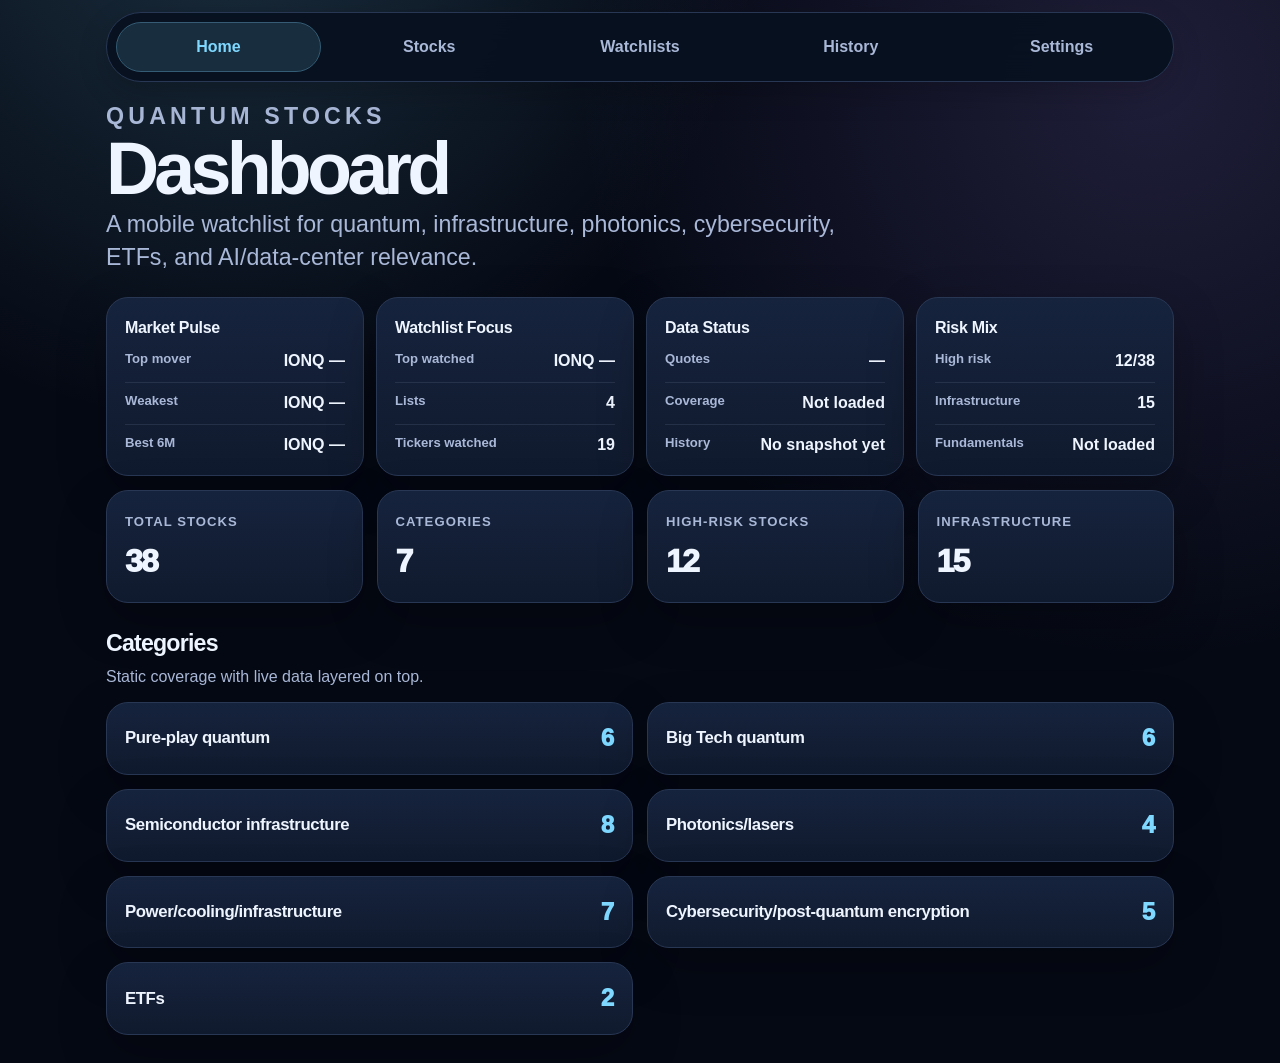
==== commit 67c892fa: "Merge pull request #3 from benhayek12-design/codex/home-daily-snapshot Add Home daily snapshot" ====
--- a/index.html
+++ b/index.html
@@ -6,8 +6,8 @@
   <meta name="theme-color" content="#07111f" />
   <meta name="apple-mobile-web-app-capable" content="yes" />
   <meta name="apple-mobile-web-app-status-bar-style" content="black-translucent" />
-  <meta name="apple-mobile-web-app-title" content="Investment Terminal" />
-  <title>Investment Terminal</title>
+  <meta name="apple-mobile-web-app-title" content="Quantum Stocks" />
+  <title>Quantum Stock Dashboard</title>
 
   <link rel="stylesheet" href="assets/css/styles.css" />
 </head>
@@ -24,9 +24,9 @@
 
     <header class="hero">
       <div>
-        <p class="eyebrow">Personal Investment Terminal</p>
+        <p class="eyebrow">Quantum Stocks</p>
         <h1>Dashboard</h1>
-        <p>A mobile terminal for broad markets, sectors, macro assets, watchlists, stock research, and AI/data-center themes.</p>
+        <p>A mobile watchlist for quantum, infrastructure, photonics, cybersecurity, ETFs, and AI/data-center relevance.</p>
       </div>
     </header>
 
@@ -35,7 +35,6 @@
 
       <section class="tab-panel active" data-panel="home">
         <div class="home-snapshot" id="homeSnapshot"></div>
-        <div class="market-snapshot" id="marketSnapshot"></div>
         <div class="grid summary-grid" id="summaryCards"></div>
         <div class="section-title section-title-spaced">
           <div><h2>Categories</h2><p>Static coverage with live data layered on top.</p></div>
@@ -184,7 +183,6 @@
             <div class="settings-actions">
               <button class="button" id="refreshNow" type="button">Refresh Now</button>
               <button class="button secondary" id="forcePriceRefresh" type="button">Force Price Refresh</button>
-              <button class="button secondary" id="refreshMarkets" type="button">Refresh Markets</button>
               <button class="button secondary" id="saveWorkerUrl" type="button">Save Worker URL</button>
               <button class="button secondary" id="clearLiveCache" type="button">Clear Live Cache</button>
             </div>
@@ -239,7 +237,6 @@
   </div>
 
   <script src="assets/js/data/stocks.js" defer></script>
-  <script src="assets/js/data/markets.js" defer></script>
   <script src="assets/js/app.js" defer></script>
 </body>
 </html>
--- a/assets/css/styles.css
+++ b/assets/css/styles.css
@@ -130,7 +130,7 @@
 
 .grid { display: grid; gap: 14px; }
 .summary-grid { grid-template-columns: repeat(2, 1fr); }
-.home-snapshot, .market-snapshot { display: grid; gap: 12px; margin-bottom: 14px; }
+.home-snapshot { display: grid; gap: 12px; margin-bottom: 14px; }
 .snapshot-card { display: grid; gap: 10px; }
 .snapshot-card h3 { margin: 0; color: var(--text); font-size: 1rem; letter-spacing: -0.02em; }
 .snapshot-row { display: flex; justify-content: space-between; gap: 12px; padding-top: 8px; border-top: 1px solid rgba(170,184,216,0.12); }
@@ -341,7 +341,6 @@
   .app { padding-inline: 26px; }
   .summary-grid { grid-template-columns: repeat(4, 1fr); }
   .home-snapshot { grid-template-columns: repeat(4, 1fr); }
-  .market-snapshot { grid-template-columns: repeat(3, 1fr); }
   .category-grid, .stock-list, .watchlist-grid { grid-template-columns: repeat(2, 1fr); }
   .controls { grid-template-columns: 1.3fr 1fr 1fr auto; align-items: end; }
   .settings-grid { grid-template-columns: repeat(3, 1fr); }
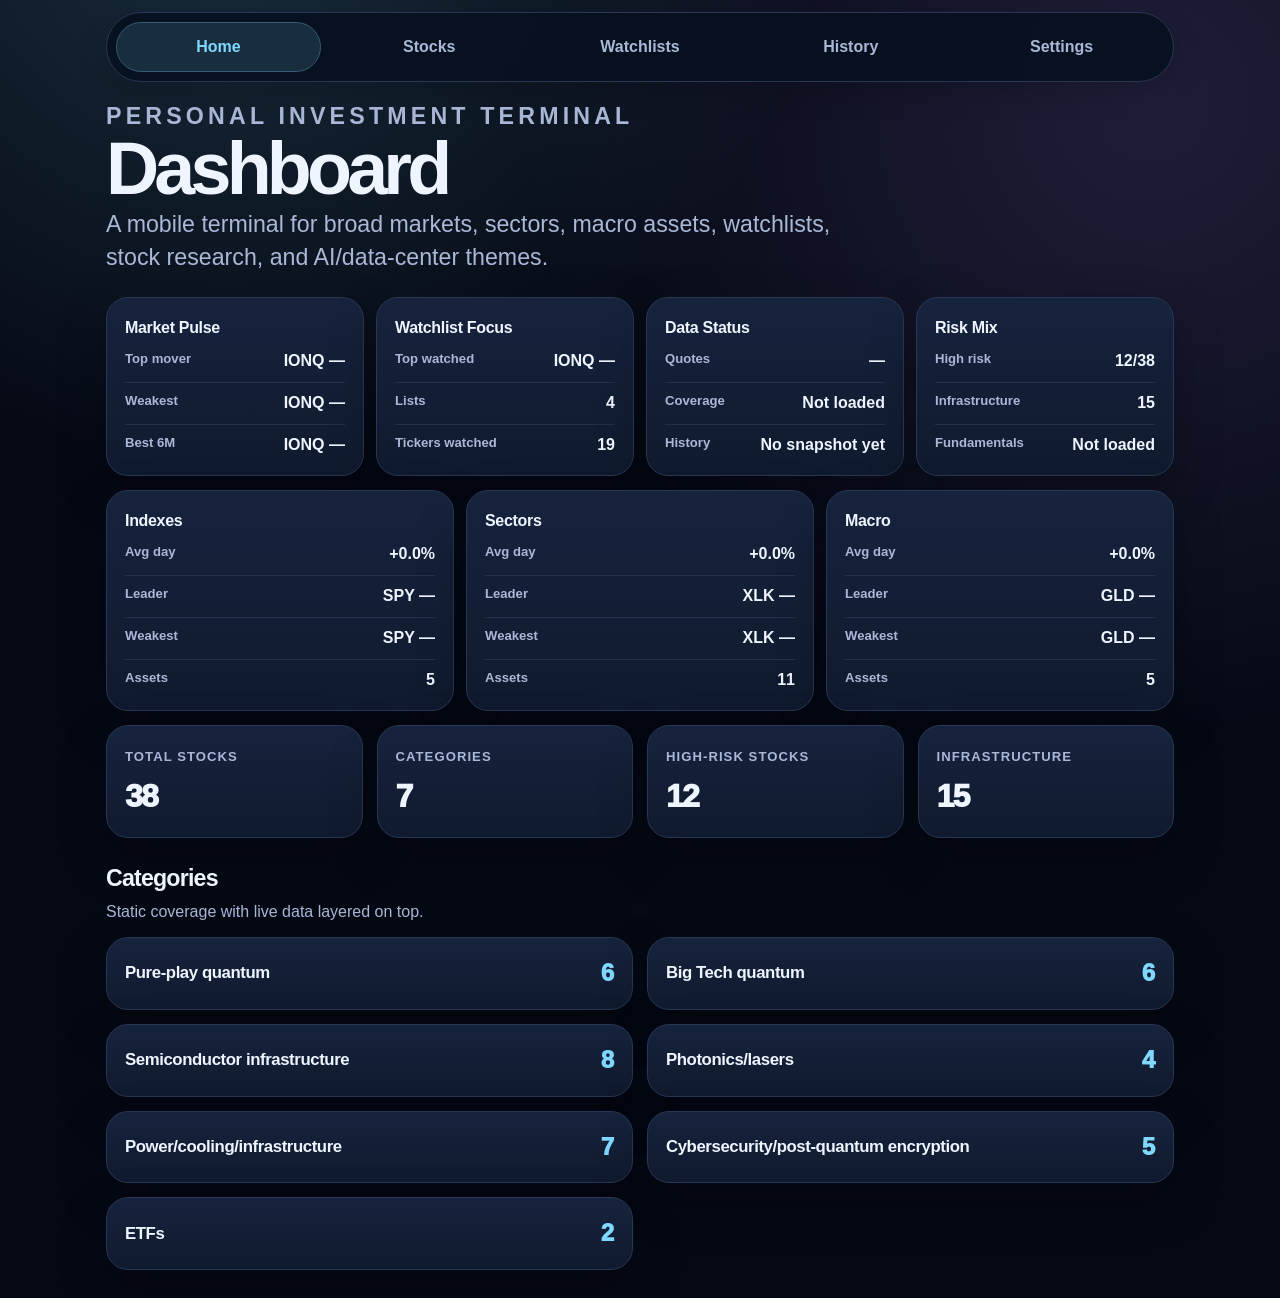
==== commit f467c9ee: "Merge Bloomberg terminal updates" ====
--- a/index.html
+++ b/index.html
@@ -6,8 +6,8 @@
   <meta name="theme-color" content="#07111f" />
   <meta name="apple-mobile-web-app-capable" content="yes" />
   <meta name="apple-mobile-web-app-status-bar-style" content="black-translucent" />
-  <meta name="apple-mobile-web-app-title" content="Quantum Stocks" />
-  <title>Quantum Stock Dashboard</title>
+  <meta name="apple-mobile-web-app-title" content="Investment Terminal" />
+  <title>Investment Terminal</title>
 
   <link rel="stylesheet" href="assets/css/styles.css" />
 </head>
@@ -24,9 +24,9 @@
 
     <header class="hero">
       <div>
-        <p class="eyebrow">Quantum Stocks</p>
+        <p class="eyebrow">Personal Investment Terminal</p>
         <h1>Dashboard</h1>
-        <p>A mobile watchlist for quantum, infrastructure, photonics, cybersecurity, ETFs, and AI/data-center relevance.</p>
+        <p>A mobile terminal for broad markets, sectors, macro assets, watchlists, stock research, and AI/data-center themes.</p>
       </div>
     </header>
 
@@ -35,6 +35,7 @@
 
       <section class="tab-panel active" data-panel="home">
         <div class="home-snapshot" id="homeSnapshot"></div>
+        <div class="market-snapshot" id="marketSnapshot"></div>
         <div class="grid summary-grid" id="summaryCards"></div>
         <div class="section-title section-title-spaced">
           <div><h2>Categories</h2><p>Static coverage with live data layered on top.</p></div>
@@ -183,6 +184,7 @@
             <div class="settings-actions">
               <button class="button" id="refreshNow" type="button">Refresh Now</button>
               <button class="button secondary" id="forcePriceRefresh" type="button">Force Price Refresh</button>
+              <button class="button secondary" id="refreshMarkets" type="button">Refresh Markets</button>
               <button class="button secondary" id="saveWorkerUrl" type="button">Save Worker URL</button>
               <button class="button secondary" id="clearLiveCache" type="button">Clear Live Cache</button>
             </div>
@@ -237,6 +239,7 @@
   </div>
 
   <script src="assets/js/data/stocks.js" defer></script>
+  <script src="assets/js/data/markets.js" defer></script>
   <script src="assets/js/app.js" defer></script>
 </body>
 </html>
--- a/assets/css/styles.css
+++ b/assets/css/styles.css
@@ -130,7 +130,7 @@
 
 .grid { display: grid; gap: 14px; }
 .summary-grid { grid-template-columns: repeat(2, 1fr); }
-.home-snapshot { display: grid; gap: 12px; margin-bottom: 14px; }
+.home-snapshot, .market-snapshot { display: grid; gap: 12px; margin-bottom: 14px; }
 .snapshot-card { display: grid; gap: 10px; }
 .snapshot-card h3 { margin: 0; color: var(--text); font-size: 1rem; letter-spacing: -0.02em; }
 .snapshot-row { display: flex; justify-content: space-between; gap: 12px; padding-top: 8px; border-top: 1px solid rgba(170,184,216,0.12); }
@@ -341,6 +341,7 @@
   .app { padding-inline: 26px; }
   .summary-grid { grid-template-columns: repeat(4, 1fr); }
   .home-snapshot { grid-template-columns: repeat(4, 1fr); }
+  .market-snapshot { grid-template-columns: repeat(3, 1fr); }
   .category-grid, .stock-list, .watchlist-grid { grid-template-columns: repeat(2, 1fr); }
   .controls { grid-template-columns: 1.3fr 1fr 1fr auto; align-items: end; }
   .settings-grid { grid-template-columns: repeat(3, 1fr); }
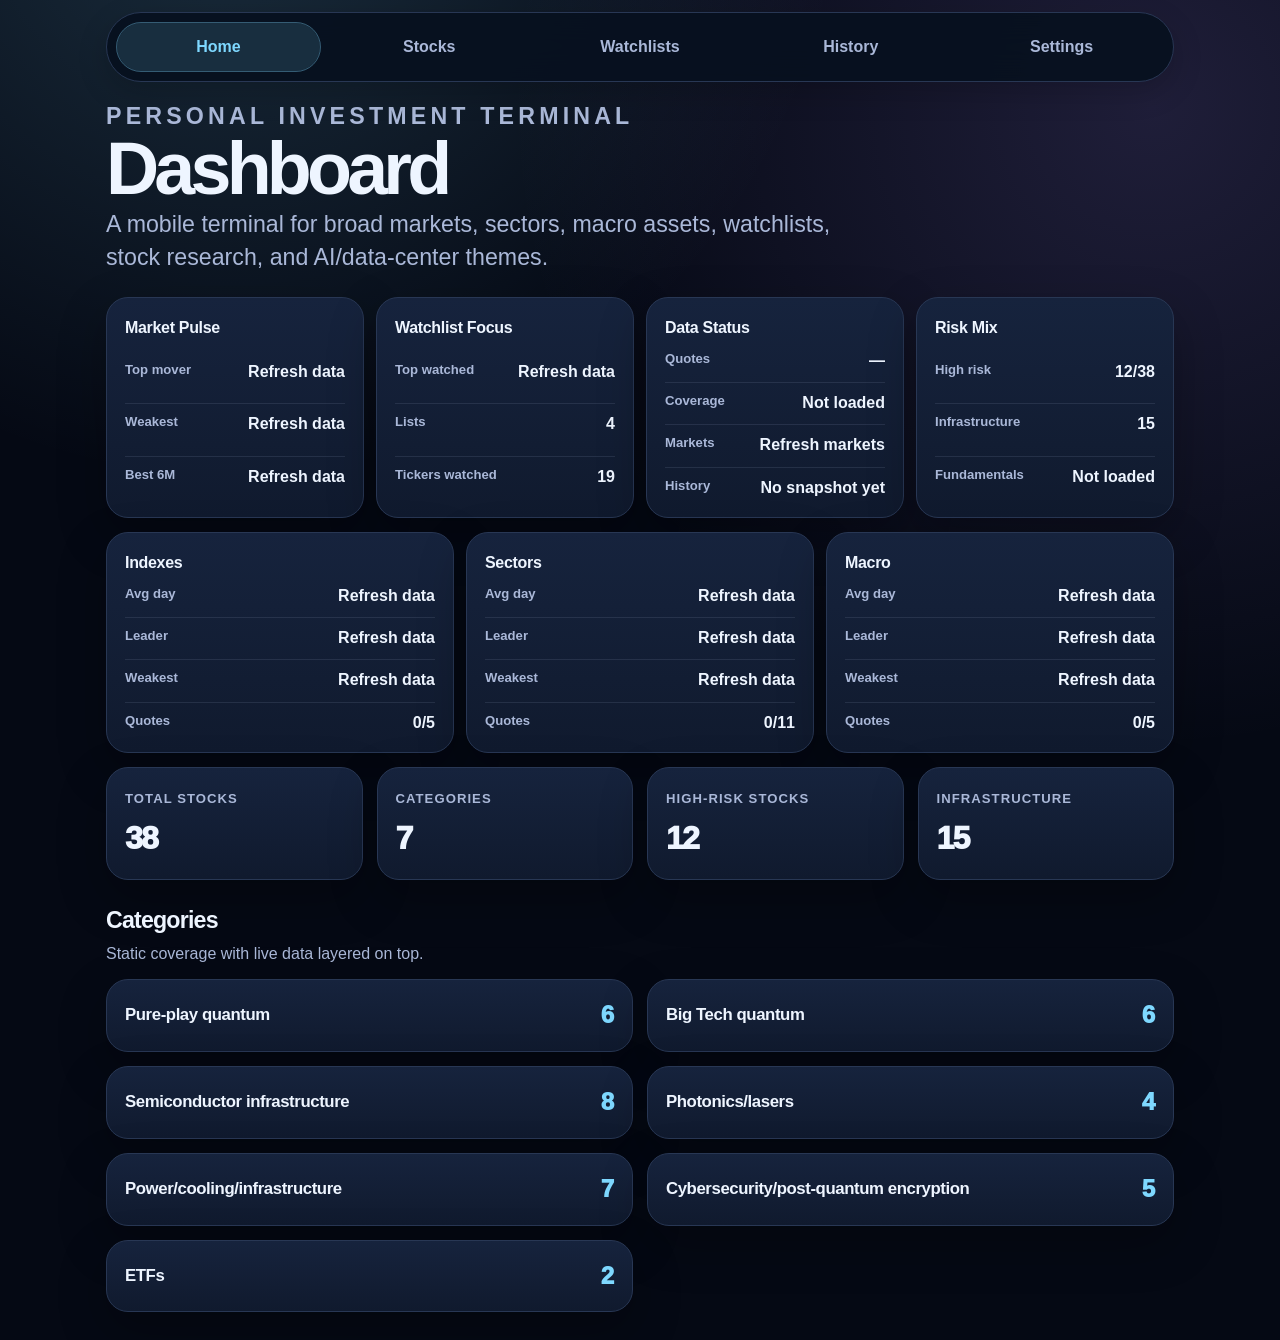
==== commit d23af846: "Clarify missing market data" ====
--- a/index.html
+++ b/index.html
@@ -185,6 +185,7 @@
               <button class="button" id="refreshNow" type="button">Refresh Now</button>
               <button class="button secondary" id="forcePriceRefresh" type="button">Force Price Refresh</button>
               <button class="button secondary" id="refreshMarkets" type="button">Refresh Markets</button>
+              <a class="button secondary" href="docs/USER_GUIDE.md" target="_blank" rel="noopener">User Guide</a>
               <button class="button secondary" id="saveWorkerUrl" type="button">Save Worker URL</button>
               <button class="button secondary" id="clearLiveCache" type="button">Clear Live Cache</button>
             </div>
@@ -194,6 +195,7 @@
               <div class="status-line"><span>Last quote refresh</span><span id="lastQuoteRefresh">Never</span></div>
               <div class="status-line"><span>Quote cache age</span><span id="quoteCacheAge">—</span></div>
               <div class="status-line"><span>Next quote refresh</span><span id="nextQuoteRefresh">—</span></div>
+              <div class="status-line"><span>Market coverage</span><span id="marketCoverage">Not loaded</span></div>
               <div class="status-line"><span>Last performance refresh</span><span id="lastPerformanceRefresh">Never</span></div>
               <div class="status-line"><span>Last fundamentals refresh</span><span id="lastFundamentalsRefresh">Never</span></div>
               <div class="status-line"><span>Quotes coverage</span><span id="quotesCoverage">Not loaded</span></div>
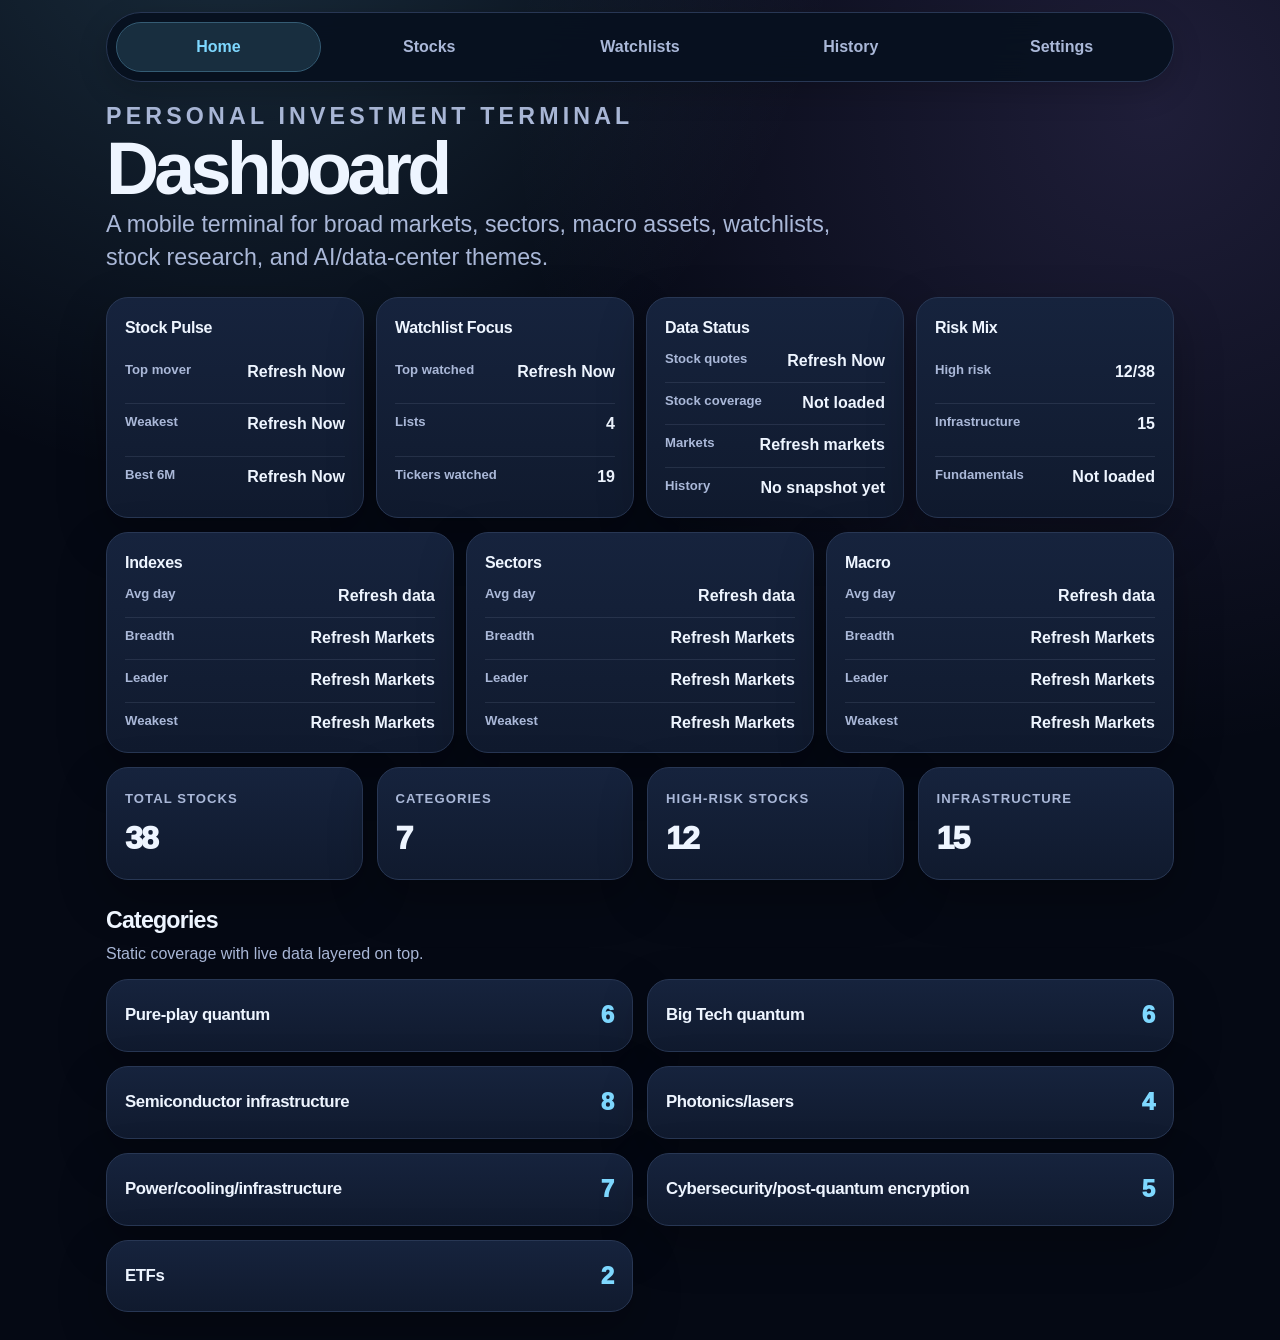
==== commit 3988ee50: "Clarify stock and market refresh states" ====
--- a/index.html
+++ b/index.html
@@ -192,14 +192,15 @@
             <div class="status-grid">
               <div class="status-line"><span>Status</span><span id="liveStatus">Not connected</span></div>
               <div class="status-line"><span>Last dashboard refresh</span><span id="lastDashboardRefresh">Never</span></div>
-              <div class="status-line"><span>Last quote refresh</span><span id="lastQuoteRefresh">Never</span></div>
-              <div class="status-line"><span>Quote cache age</span><span id="quoteCacheAge">—</span></div>
-              <div class="status-line"><span>Next quote refresh</span><span id="nextQuoteRefresh">—</span></div>
+              <div class="status-line"><span>Last stock quote refresh</span><span id="lastQuoteRefresh">Never</span></div>
+              <div class="status-line"><span>Stock quote age</span><span id="quoteCacheAge">—</span></div>
+              <div class="status-line"><span>Next stock refresh</span><span id="nextQuoteRefresh">—</span></div>
+              <div class="status-line"><span>Last market refresh</span><span id="lastMarketRefresh">Never</span></div>
               <div class="status-line"><span>Market coverage</span><span id="marketCoverage">Not loaded</span></div>
               <div class="status-line"><span>Last performance refresh</span><span id="lastPerformanceRefresh">Never</span></div>
               <div class="status-line"><span>Last fundamentals refresh</span><span id="lastFundamentalsRefresh">Never</span></div>
-              <div class="status-line"><span>Quotes coverage</span><span id="quotesCoverage">Not loaded</span></div>
-              <div class="status-line status-line-wide"><span>Missing quotes</span><span id="quotesMissing">Not loaded</span></div>
+              <div class="status-line"><span>Stock quotes coverage</span><span id="quotesCoverage">Not loaded</span></div>
+              <div class="status-line status-line-wide"><span>Missing stock quotes</span><span id="quotesMissing">Not loaded</span></div>
               <div class="status-line"><span>Performance coverage</span><span id="performanceCoverage">Not loaded</span></div>
               <div class="status-line status-line-wide"><span>Missing performance</span><span id="performanceMissing">Not loaded</span></div>
               <div class="status-line"><span>Fundamentals coverage</span><span id="fundamentalsCoverage">Not loaded</span></div>
